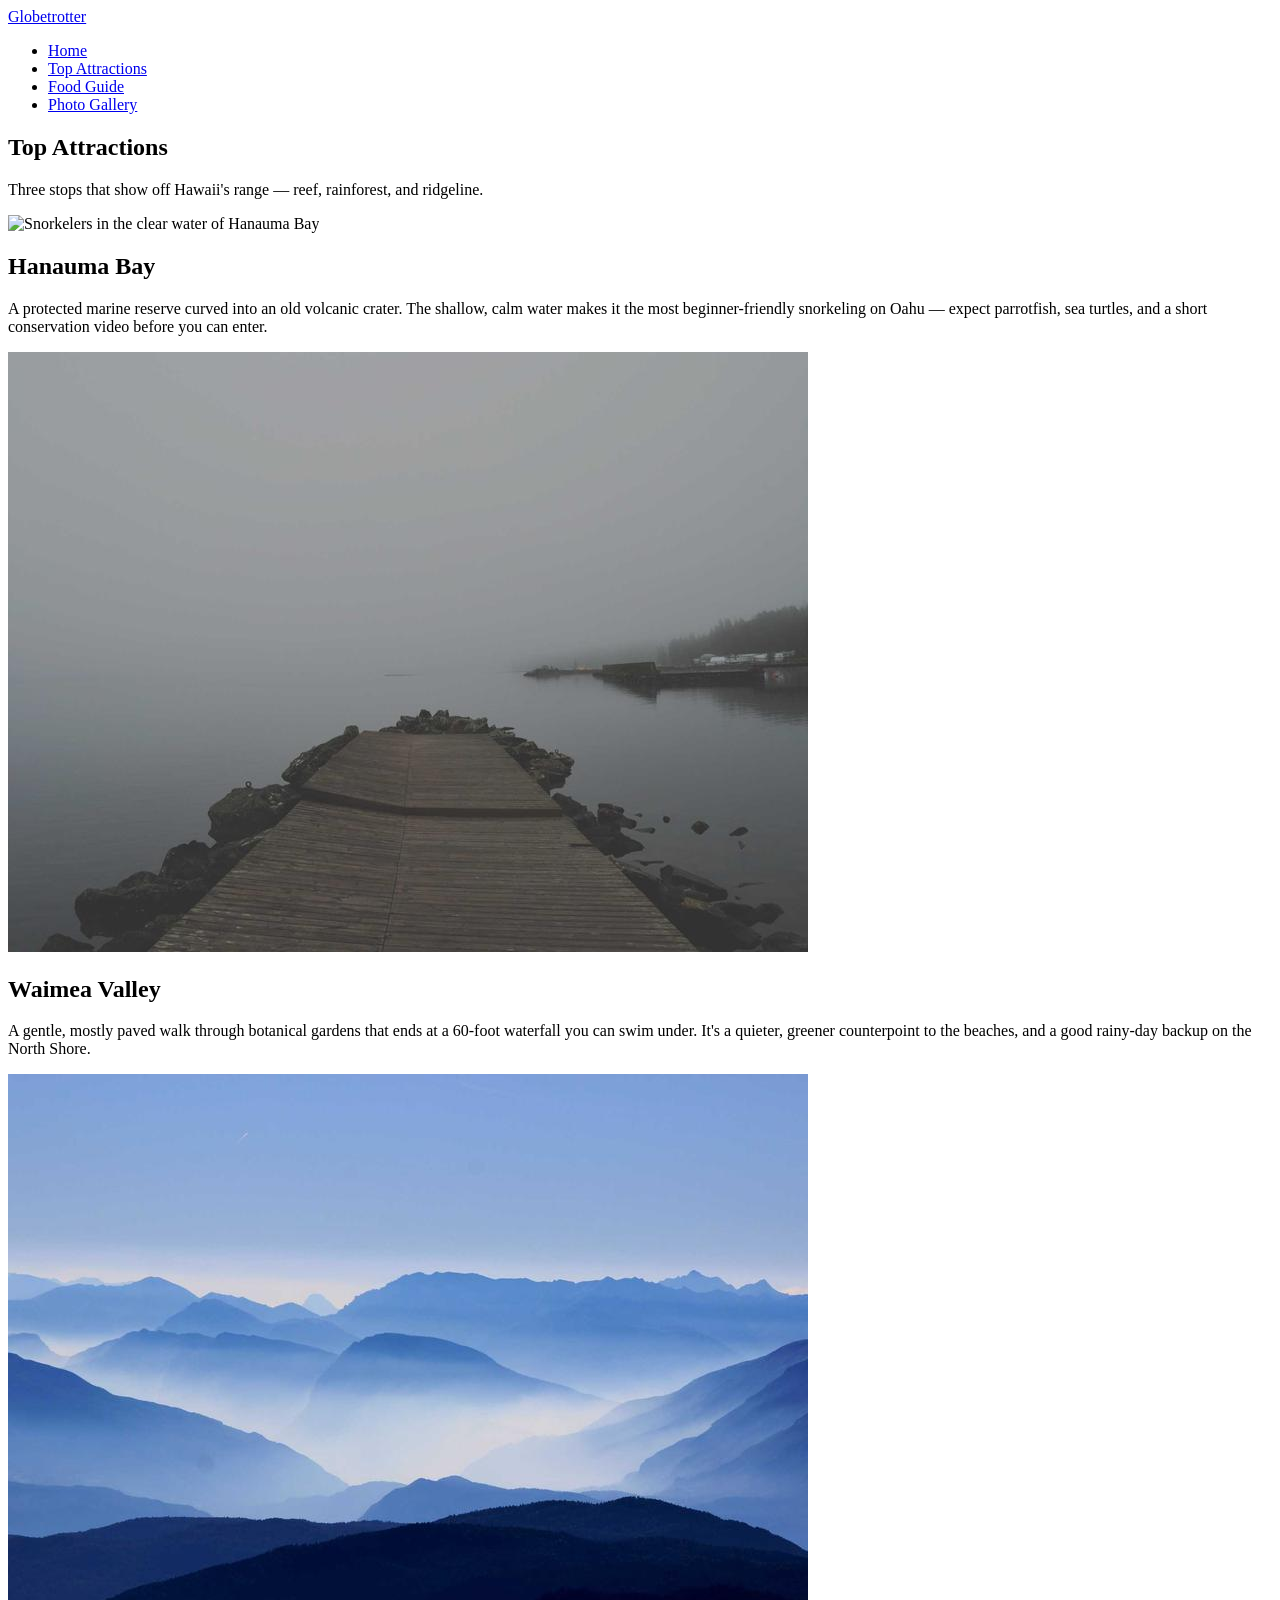
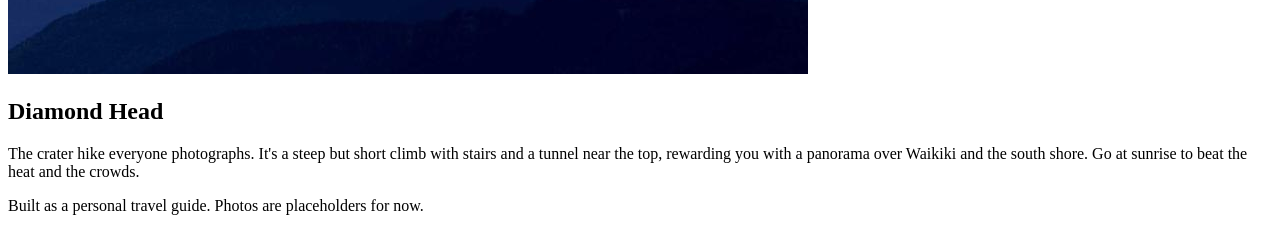
==== attractions.html @ d565e66b "Milestone 1: semantic HTML for all four pages Add Home, Top Attractions, Food Guide, and Photo Galle" ====
<!DOCTYPE html>
<html lang="en">
<head>
  <meta charset="UTF-8" />
  <meta name="viewport" content="width=device-width, initial-scale=1.0" />
  <title>Globetrotter | Top Attractions</title>
  <link rel="stylesheet" href="css/styles.css" />
</head>
<body>
  <header class="site-header">
    <a class="site-logo" href="index.html">Globetrotter</a>
    <nav class="site-nav" aria-label="Primary">
      <ul class="nav-list">
        <li><a href="index.html">Home</a></li>
        <li><a href="attractions.html" aria-current="page">Top Attractions</a></li>
        <li><a href="food-guide.html">Food Guide</a></li>
        <li><a href="gallery.html">Photo Gallery</a></li>
      </ul>
    </nav>
  </header>

  <main>
    <section class="page-intro">
      <h1>Top Attractions</h1>
      <p>Three stops that show off Hawaii's range &mdash; reef, rainforest, and ridgeline.</p>
    </section>

    <!-- Each attraction is an <article>: a standalone unit of content with the same
         shape (image, title, description). Keeping the inner structure identical is
         what lets one CSS rule style all three the same way. -->
    <section class="attraction-list">
      <article class="attraction-card">
        <img class="attraction-image" src="images/hanauma-bay.jpg" alt="Snorkelers in the clear water of Hanauma Bay" />
        <h2 class="attraction-name">Hanauma Bay</h2>
        <p class="attraction-description">
          A protected marine reserve curved into an old volcanic crater. The shallow,
          calm water makes it the most beginner-friendly snorkeling on Oahu &mdash; expect
          parrotfish, sea turtles, and a short conservation video before you can enter.
        </p>
      </article>

      <article class="attraction-card">
        <img class="attraction-image" src="images/waimea-valley.jpg" alt="A waterfall at the end of the Waimea Valley trail" />
        <h2 class="attraction-name">Waimea Valley</h2>
        <p class="attraction-description">
          A gentle, mostly paved walk through botanical gardens that ends at a
          60-foot waterfall you can swim under. It's a quieter, greener counterpoint
          to the beaches, and a good rainy-day backup on the North Shore.
        </p>
      </article>

      <article class="attraction-card">
        <img class="attraction-image" src="images/diamond-head.jpg" alt="The view from the summit of Diamond Head crater" />
        <h2 class="attraction-name">Diamond Head</h2>
        <p class="attraction-description">
          The crater hike everyone photographs. It's a steep but short climb with
          stairs and a tunnel near the top, rewarding you with a panorama over Waikiki
          and the south shore. Go at sunrise to beat the heat and the crowds.
        </p>
      </article>
    </section>
  </main>

  <footer class="site-footer">
    <p>Built as a personal travel guide. Photos are placeholders for now.</p>
  </footer>
</body>
</html>
---- css/styles.css ----
/* Globetrotter shared stylesheet.
   Linked by every page so the nav, colors, and cards stay identical site-wide.
   Styling is added in Milestone 2 (CSS), Milestone 3 (Flexbox), Milestone 4 (responsive). */
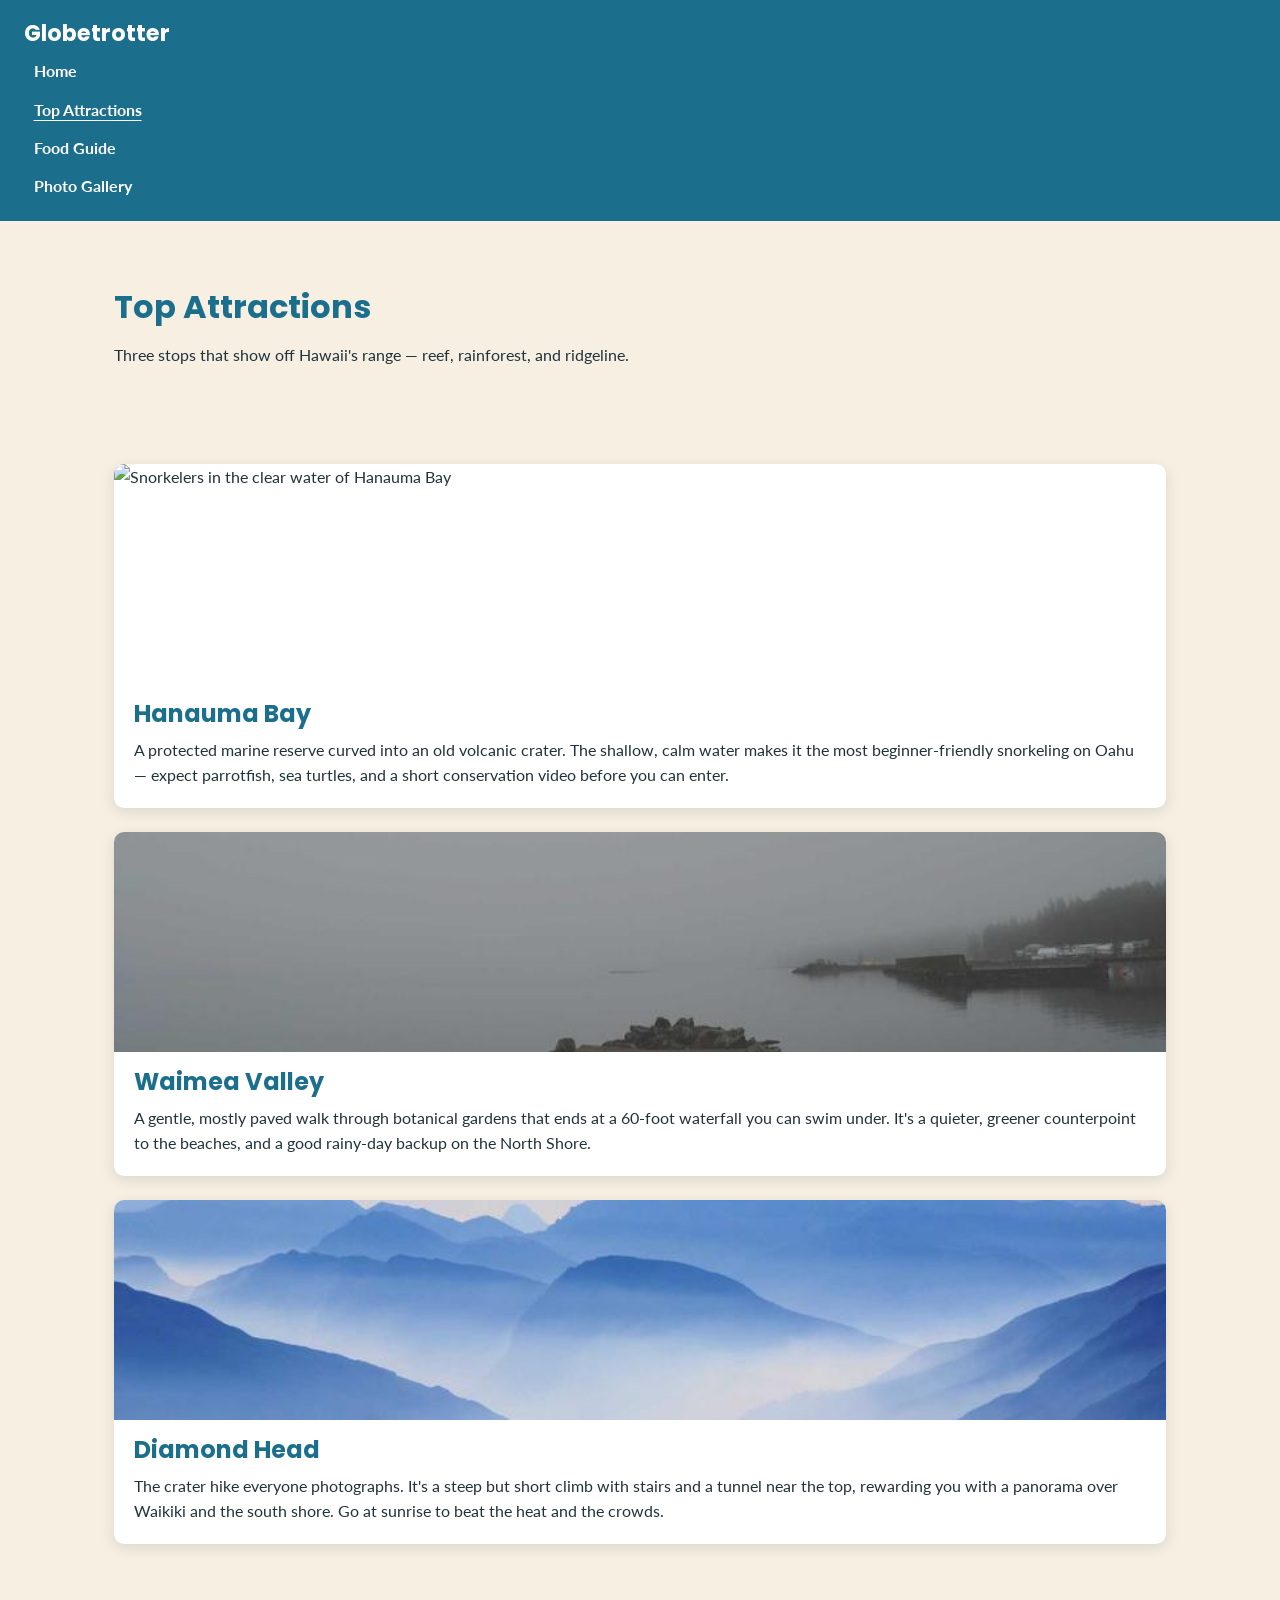
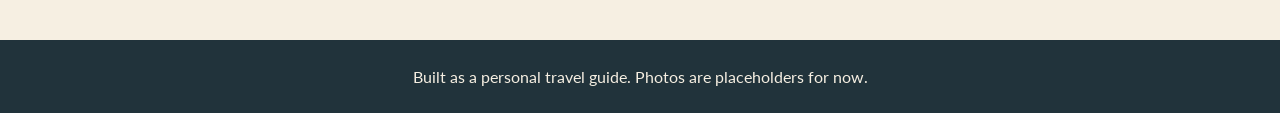
==== commit 6d0fa2ae: "Milestone 2: CSS styling Add Google Fonts (Poppins/Lato), an ocean/lagoon/sand palette via CSS custo" ====
--- a/attractions.html
+++ b/attractions.html
@@ -4,6 +4,9 @@
   <meta charset="UTF-8" />
   <meta name="viewport" content="width=device-width, initial-scale=1.0" />
   <title>Globetrotter | Top Attractions</title>
+  <link rel="preconnect" href="https://fonts.googleapis.com" />
+  <link rel="preconnect" href="https://fonts.gstatic.com" crossorigin />
+  <link href="https://fonts.googleapis.com/css2?family=Lato:wght@400;700&family=Poppins:wght@500;600;700&display=swap" rel="stylesheet" />
   <link rel="stylesheet" href="css/styles.css" />
 </head>
 <body>
--- a/css/styles.css
+++ b/css/styles.css
@@ -1,3 +1,273 @@
 /* Globetrotter shared stylesheet.
    Linked by every page so the nav, colors, and cards stay identical site-wide.
-   Styling is added in Milestone 2 (CSS), Milestone 3 (Flexbox), Milestone 4 (responsive). */
+
+   Milestone 2 = look (color + type + spacing). Layout into rows/columns comes in
+   Milestone 3 (Flexbox); responsive breakpoints come in Milestone 4. */
+
+/* ------------------------------------------------------------------ *
+ * 1. Design tokens
+ * Custom properties (CSS variables) hold the palette in one place. Change
+ * a value here and it updates everywhere it's referenced via var(--name).
+ * This is like a config/constants file rather than hard-coding hex values
+ * all over the stylesheet.
+ * ------------------------------------------------------------------ */
+:root {
+  --ocean: #1b6f8c;
+  --lagoon: #2aa9a0;
+  --palm: #3c7a4f;
+  --sand: #f6efe2;
+  --sun: #f4a259;
+  --ink: #21333b;        /* near-black text, tinted slightly blue-green */
+  --white: #ffffff;
+
+  --font-heading: "Poppins", system-ui, sans-serif;
+  --font-body: "Lato", system-ui, sans-serif;
+
+  --radius: 10px;
+  --shadow: 0 4px 14px rgba(33, 51, 59, 0.12);
+}
+
+/* ------------------------------------------------------------------ *
+ * 2. Base / reset
+ * box-sizing: border-box makes padding/border count *inside* an element's
+ * width, so a 300px box with padding stays 300px. The * selector applies it
+ * to everything. Removing default body margin avoids a stray gap at the top.
+ * ------------------------------------------------------------------ */
+* {
+  box-sizing: border-box;
+}
+
+body {
+  margin: 0;
+  font-family: var(--font-body);
+  color: var(--ink);
+  background-color: var(--sand);
+  line-height: 1.6;
+}
+
+h1, h2, h3 {
+  font-family: var(--font-heading);
+  line-height: 1.2;
+  color: var(--ocean);
+}
+
+a {
+  color: var(--ocean);
+}
+
+/* Stop images from ever spilling past their container. display:block removes
+   the small gap browsers leave under inline images. */
+img {
+  max-width: 100%;
+  display: block;
+}
+
+/* ------------------------------------------------------------------ *
+ * 3. Header + navigation
+ * Styled here (colors, spacing, hover); the horizontal row layout is added
+ * with Flexbox in Milestone 3.
+ * ------------------------------------------------------------------ */
+.site-header {
+  background-color: var(--ocean);
+  padding: 1rem 1.5rem;
+}
+
+.site-logo {
+  font-family: var(--font-heading);
+  font-weight: 700;
+  font-size: 1.4rem;
+  color: var(--white);
+  text-decoration: none;
+}
+
+/* Strip the default bullets and indentation off the nav list. */
+.nav-list {
+  list-style: none;
+  margin: 0;
+  padding: 0;
+}
+
+.nav-list a {
+  display: inline-block;
+  padding: 0.4rem 0.6rem;
+  color: var(--white);
+  text-decoration: none;
+  font-weight: 700;
+  border-radius: 6px;
+}
+
+.nav-list a:hover {
+  background-color: var(--lagoon);
+}
+
+/* aria-current="page" marks the link for the page you're on; this gives it a
+   subtle underline so users can see where they are. */
+.nav-list a[aria-current="page"] {
+  text-decoration: underline;
+  text-underline-offset: 4px;
+}
+
+/* ------------------------------------------------------------------ *
+ * 4. Hero (home page)
+ * The text sits on top of the image. position:relative on the section makes
+ * it the anchor for the absolutely-positioned caption.
+ * ------------------------------------------------------------------ */
+.hero {
+  position: relative;
+}
+
+.hero-image {
+  width: 100%;
+  height: 60vh;          /* 60% of the viewport height for a tall, immersive banner */
+  object-fit: cover;     /* crop to fill instead of squishing the photo */
+}
+
+.hero-text {
+  position: absolute;
+  bottom: 0;
+  left: 0;
+  right: 0;
+  padding: 2rem 1.5rem;
+  /* A dark gradient fading up from the bottom keeps white text readable over
+     any photo without hiding the image. */
+  background: linear-gradient(to top, rgba(33, 51, 59, 0.75), rgba(33, 51, 59, 0));
+  color: var(--white);
+}
+
+.hero-text h1 {
+  color: var(--white);
+  margin: 0 0 0.25rem;
+  font-size: 2.25rem;
+}
+
+.hero-tagline {
+  margin: 0;
+  font-size: 1.1rem;
+}
+
+/* ------------------------------------------------------------------ *
+ * 5. Generic content sections
+ * A shared max-width + auto side margins centers content in a readable column
+ * instead of stretching full-width on big screens.
+ * ------------------------------------------------------------------ */
+main {
+  max-width: 1100px;
+  margin: 0 auto;
+  padding: 0 1.5rem;
+}
+
+.intro,
+.highlights,
+.page-intro,
+.attraction-list,
+.food-list,
+.gallery {
+  padding: 2.5rem 0;
+}
+
+.page-intro h1 {
+  font-size: 2rem;
+  margin-bottom: 0.25rem;
+}
+
+/* ------------------------------------------------------------------ *
+ * 6. Cards (home highlights, attractions, food)
+ * Shared card look: white background, rounded corners, soft shadow. The
+ * arrangement into columns is Flexbox in Milestone 3.
+ * ------------------------------------------------------------------ */
+.highlight-card,
+.attraction-card,
+.food-card {
+  background-color: var(--white);
+  border-radius: var(--radius);
+  box-shadow: var(--shadow);
+  overflow: hidden;       /* clips the image's corners to the rounded card */
+  margin-bottom: 1.5rem;
+}
+
+.highlight-card {
+  padding: 1.25rem 1.5rem;
+}
+
+.highlight-card h3 {
+  margin-top: 0;
+}
+
+.attraction-image,
+.food-image {
+  width: 100%;
+  height: 220px;
+  object-fit: cover;
+}
+
+.attraction-name,
+.food-name {
+  margin: 1rem 1.25rem 0.5rem;
+}
+
+.attraction-description,
+.food-body {
+  margin: 0;
+  padding: 0 1.25rem 1.25rem;
+}
+
+.food-audience {
+  color: var(--palm);
+  margin: 0 0 0.25rem;
+}
+
+/* <address> defaults to italic; restyle it as a small, plain location line. */
+.food-address {
+  font-style: normal;
+  font-size: 0.9rem;
+  color: var(--ocean);
+  margin: 0 0 0.75rem;
+}
+
+.food-link {
+  font-weight: 700;
+  color: var(--lagoon);
+  text-decoration: none;
+}
+
+.food-link:hover {
+  text-decoration: underline;
+}
+
+/* ------------------------------------------------------------------ *
+ * 7. Gallery
+ * Same card treatment for each figure; the grid layout is Flexbox in M3.
+ * ------------------------------------------------------------------ */
+.gallery-item {
+  margin: 0 0 1.5rem;
+  background-color: var(--white);
+  border-radius: var(--radius);
+  box-shadow: var(--shadow);
+  overflow: hidden;
+}
+
+.gallery-item img {
+  width: 100%;
+  height: 240px;
+  object-fit: cover;
+}
+
+.gallery-item figcaption {
+  padding: 0.75rem 1rem;
+  font-size: 0.95rem;
+}
+
+/* ------------------------------------------------------------------ *
+ * 8. Footer
+ * ------------------------------------------------------------------ */
+.site-footer {
+  background-color: var(--ink);
+  color: var(--sand);
+  text-align: center;
+  padding: 1.5rem;
+  margin-top: 2rem;
+}
+
+.site-footer p {
+  margin: 0;
+}
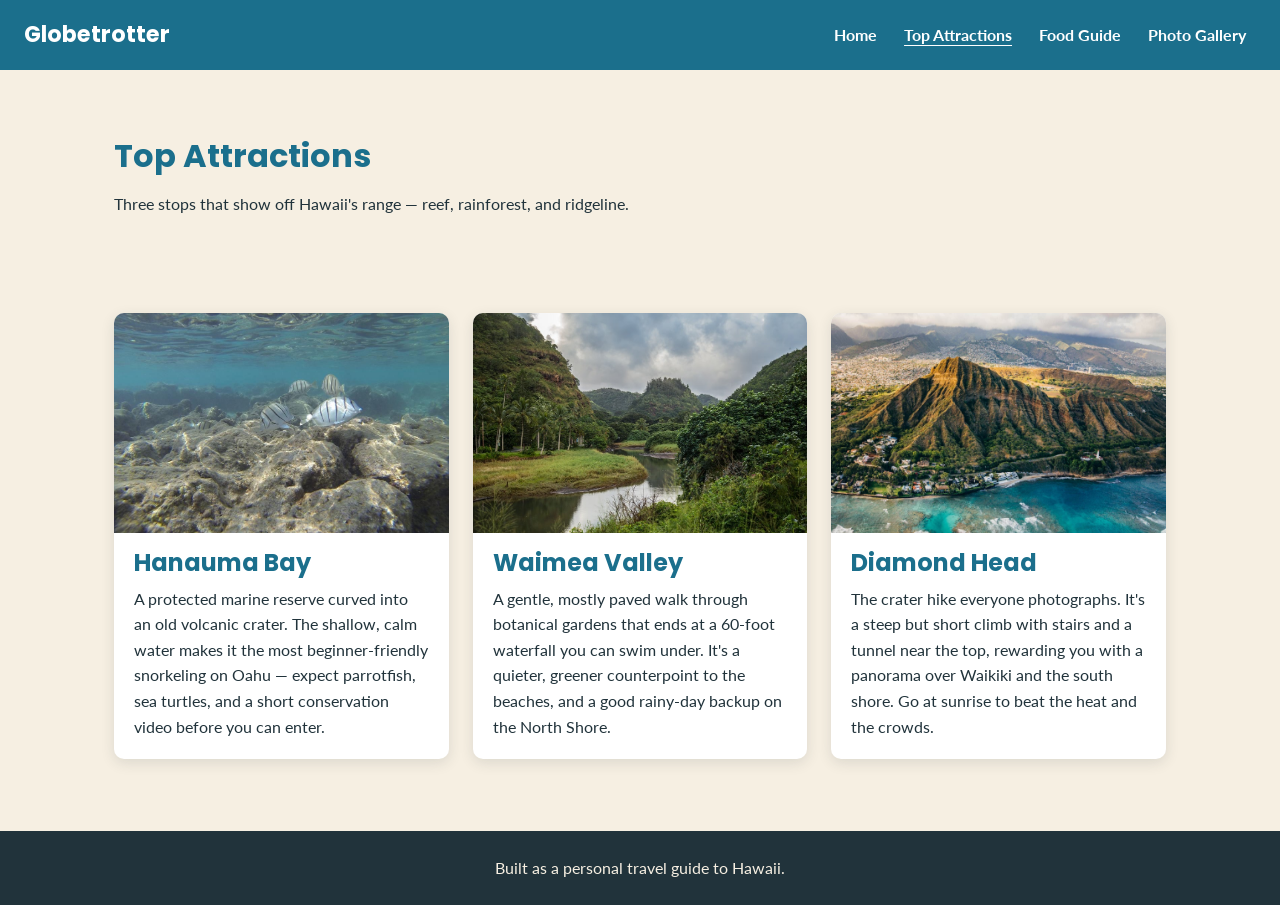
==== commit 5ec68119: "Add real Hawaii photos and update footer copy Replace placeholder images with real photos across all" ====
--- a/attractions.html
+++ b/attractions.html
@@ -65,7 +65,7 @@
   </main>
 
   <footer class="site-footer">
-    <p>Built as a personal travel guide. Photos are placeholders for now.</p>
+    <p>Built as a personal travel guide to Hawaii.</p>
   </footer>
 </body>
 </html>
--- a/css/styles.css
+++ b/css/styles.css
@@ -271,3 +271,163 @@
 .site-footer p {
   margin: 0;
 }
+
+/* ================================================================== *
+ * MILESTONE 3: FLEXBOX LAYOUT
+ * Flexbox turns a container into a flex context; its direct children become
+ * flex items that line up along a main axis (row by default). This is where
+ * the stacked Milestone 2 elements become rows and grids.
+ * ================================================================== */
+
+/* --- Header: logo left, nav right, on one line --- */
+.site-header {
+  display: flex;
+  justify-content: space-between;  /* max space between logo and nav */
+  align-items: center;             /* vertically center them */
+  flex-wrap: wrap;                 /* allow nav to drop below logo if cramped */
+  gap: 0.5rem;
+}
+
+.nav-list {
+  display: flex;
+  flex-wrap: wrap;
+  gap: 0.5rem;
+}
+
+/* --- Home highlight cards: 3 across, wrapping --- */
+.highlight-grid {
+  display: flex;
+  flex-wrap: wrap;
+  gap: 1.5rem;
+}
+
+/* flex: 1 1 260px = grow to fill, shrink if needed, but aim for ~260px wide.
+   When three no longer fit at 260px each, flex-wrap drops them to a new row. */
+.highlight-card {
+  flex: 1 1 260px;
+  margin-bottom: 0;   /* gap handles spacing now, so drop the M2 margin */
+}
+
+/* --- Attractions: 3 cards across, wrapping --- */
+.attraction-list {
+  display: flex;
+  flex-wrap: wrap;
+  gap: 1.5rem;
+}
+
+.attraction-card {
+  flex: 1 1 280px;
+  margin-bottom: 0;
+}
+
+/* --- Food guide: image beside text in each entry --- */
+.food-list {
+  display: flex;
+  flex-direction: column;  /* stack the entries vertically... */
+  gap: 1.5rem;
+}
+
+.food-card {
+  display: flex;           /* ...but lay out each entry as a row */
+  align-items: stretch;
+  margin-bottom: 0;
+}
+
+.food-image {
+  flex: 0 0 40%;           /* fixed at ~40% width, don't grow or shrink */
+  height: 300px;           /* fixed row height so the image crops instead of
+                              forcing a tall row when the text is short */
+  object-fit: cover;
+}
+
+/* The text column takes the remaining space and gets its own padding now that
+   it sits beside the image instead of below it. */
+.food-body {
+  flex: 1;
+  padding: 1.25rem 1.5rem;
+}
+
+.food-name {
+  margin: 0 0 0.5rem;
+}
+
+/* --- Gallery: flexible grid of figures, ~3 per row --- */
+.gallery {
+  display: flex;
+  flex-wrap: wrap;
+  gap: 1.5rem;
+}
+
+.gallery-item {
+  flex: 1 1 280px;
+  margin-bottom: 0;
+}
+
+/* ================================================================== *
+ * MILESTONE 4: RESPONSIVE / MEDIA QUERIES
+ * A media query applies its rules only when the condition is true. These use
+ * max-width (override downward from the desktop base). Because the cards
+ * already wrap via flex, the queries mostly handle the things that don't fix
+ * themselves: the nav, the hero size, and the food card's image/text relationship.
+ * ================================================================== */
+
+/* --- Tablet and below (<= 1024px): tighten the hero a little --- */
+@media (max-width: 1024px) {
+  .hero-image {
+    height: 50vh;
+  }
+
+  .hero-text h1 {
+    font-size: 1.9rem;
+  }
+}
+
+/* --- Phones (<= 600px): the big layout shifts --- */
+@media (max-width: 600px) {
+  /* Stack the logo above centered nav links so they're tap-friendly. */
+  .site-header {
+    flex-direction: column;
+    text-align: center;
+  }
+
+  /* Full width gives flex-wrap a boundary to wrap the links against; without
+     this the list shrinks to its content and overflows the screen. */
+  .nav-list {
+    width: 100%;
+    justify-content: center;
+  }
+
+  /* Hero shrinks so content below is reachable without a long scroll. */
+  .hero-image {
+    height: 40vh;
+  }
+
+  .hero-text h1 {
+    font-size: 1.5rem;
+  }
+
+  /* Force a single column for all card groups by letting each card take the
+     full row width (flex-basis 100%). */
+  .highlight-card,
+  .attraction-card,
+  .gallery-item {
+    flex-basis: 100%;
+  }
+
+  /* The meaningful mobile change: food entries go from side-by-side to a
+     stacked card (image on top, text below). */
+  .food-card {
+    flex-direction: column;
+  }
+
+  .food-image {
+    flex-basis: auto;   /* no longer a 40% column... */
+    width: 100%;        /* ...now full-width on top */
+    height: 200px;
+  }
+
+  /* Smaller side padding so content isn't cramped on a narrow screen. */
+  main {
+    padding: 0 1rem;
+  }
+}
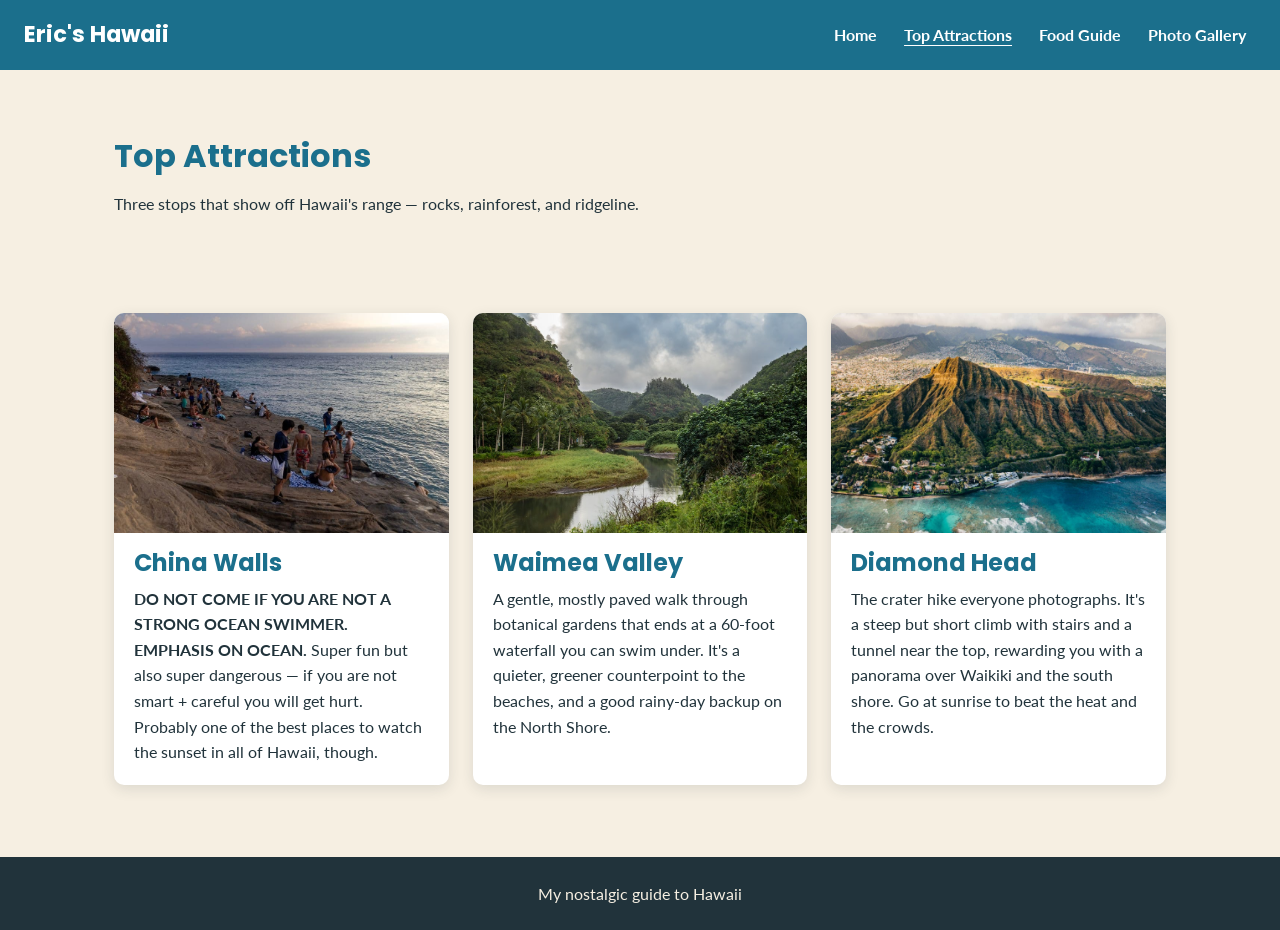
==== commit 8b711517: "Finish!" ====
--- a/attractions.html
+++ b/attractions.html
@@ -11,7 +11,7 @@
 </head>
 <body>
   <header class="site-header">
-    <a class="site-logo" href="index.html">Globetrotter</a>
+    <a class="site-logo" href="index.html">Eric's Hawaii</a>
     <nav class="site-nav" aria-label="Primary">
       <ul class="nav-list">
         <li><a href="index.html">Home</a></li>
@@ -25,7 +25,7 @@
   <main>
     <section class="page-intro">
       <h1>Top Attractions</h1>
-      <p>Three stops that show off Hawaii's range &mdash; reef, rainforest, and ridgeline.</p>
+      <p>Three stops that show off Hawaii's range &mdash; rocks, rainforest, and ridgeline.</p>
     </section>
 
     <!-- Each attraction is an <article>: a standalone unit of content with the same
@@ -33,12 +33,12 @@
          what lets one CSS rule style all three the same way. -->
     <section class="attraction-list">
       <article class="attraction-card">
-        <img class="attraction-image" src="images/hanauma-bay.jpg" alt="Snorkelers in the clear water of Hanauma Bay" />
-        <h2 class="attraction-name">Hanauma Bay</h2>
+        <img class="attraction-image" src="images/china-walls.jpg" alt="People gathered on the rocky ledge at China Walls watching the sunset over the ocean" />
+        <h2 class="attraction-name">China Walls</h2>
         <p class="attraction-description">
-          A protected marine reserve curved into an old volcanic crater. The shallow,
-          calm water makes it the most beginner-friendly snorkeling on Oahu &mdash; expect
-          parrotfish, sea turtles, and a short conservation video before you can enter.
+          <strong>DO NOT COME IF YOU ARE NOT A STRONG OCEAN SWIMMER. EMPHASIS ON OCEAN.</strong>
+          Super fun but also super dangerous &mdash; if you are not smart + careful you will
+          get hurt. Probably one of the best places to watch the sunset in all of Hawaii, though.
         </p>
       </article>
 
@@ -65,7 +65,7 @@
   </main>
 
   <footer class="site-footer">
-    <p>Built as a personal travel guide to Hawaii.</p>
+    <p>My nostalgic guide to Hawaii</p>
   </footer>
 </body>
 </html>
--- a/css/styles.css
+++ b/css/styles.css
@@ -234,6 +234,17 @@
   text-decoration: underline;
 }
 
+/* Pull the alternatives list in from the browser's default deep indent and give
+   the items a little breathing room. */
+.food-alternatives {
+  margin: 0 0 0.75rem;
+  padding-left: 1.25rem;
+}
+
+.food-alternatives li {
+  margin-bottom: 0.25rem;
+}
+
 /* ------------------------------------------------------------------ *
  * 7. Gallery
  * Same card treatment for each figure; the grid layout is Flexbox in M3.
@@ -333,10 +344,21 @@
   margin-bottom: 0;
 }
 
+/* The image sits in a .food-media wrapper that takes ~40% width and stretches to
+   the full card height (align-items: stretch on .food-card). The image is then
+   positioned to fill that wrapper and crops with object-fit, so it matches the
+   text height whether the text is short or long -- no leftover gap above or below. */
+.food-media {
+  flex: 0 0 40%;
+  position: relative;
+  min-height: 220px;       /* a sensible floor when a card's text is very short */
+}
+
 .food-image {
-  flex: 0 0 40%;           /* fixed at ~40% width, don't grow or shrink */
-  height: 300px;           /* fixed row height so the image crops instead of
-                              forcing a tall row when the text is short */
+  position: absolute;
+  inset: 0;                /* shorthand for top/right/bottom/left: 0 */
+  width: 100%;
+  height: 100%;
   object-fit: cover;
 }
 
@@ -420,10 +442,13 @@
     flex-direction: column;
   }
 
-  .food-image {
-    flex-basis: auto;   /* no longer a 40% column... */
-    width: 100%;        /* ...now full-width on top */
+  /* Stacked: the media wrapper becomes a full-width band on top with a fixed
+     height; the image still fills it. */
+  .food-media {
+    flex-basis: auto;
+    width: 100%;
     height: 200px;
+    min-height: 0;
   }
 
   /* Smaller side padding so content isn't cramped on a narrow screen. */
